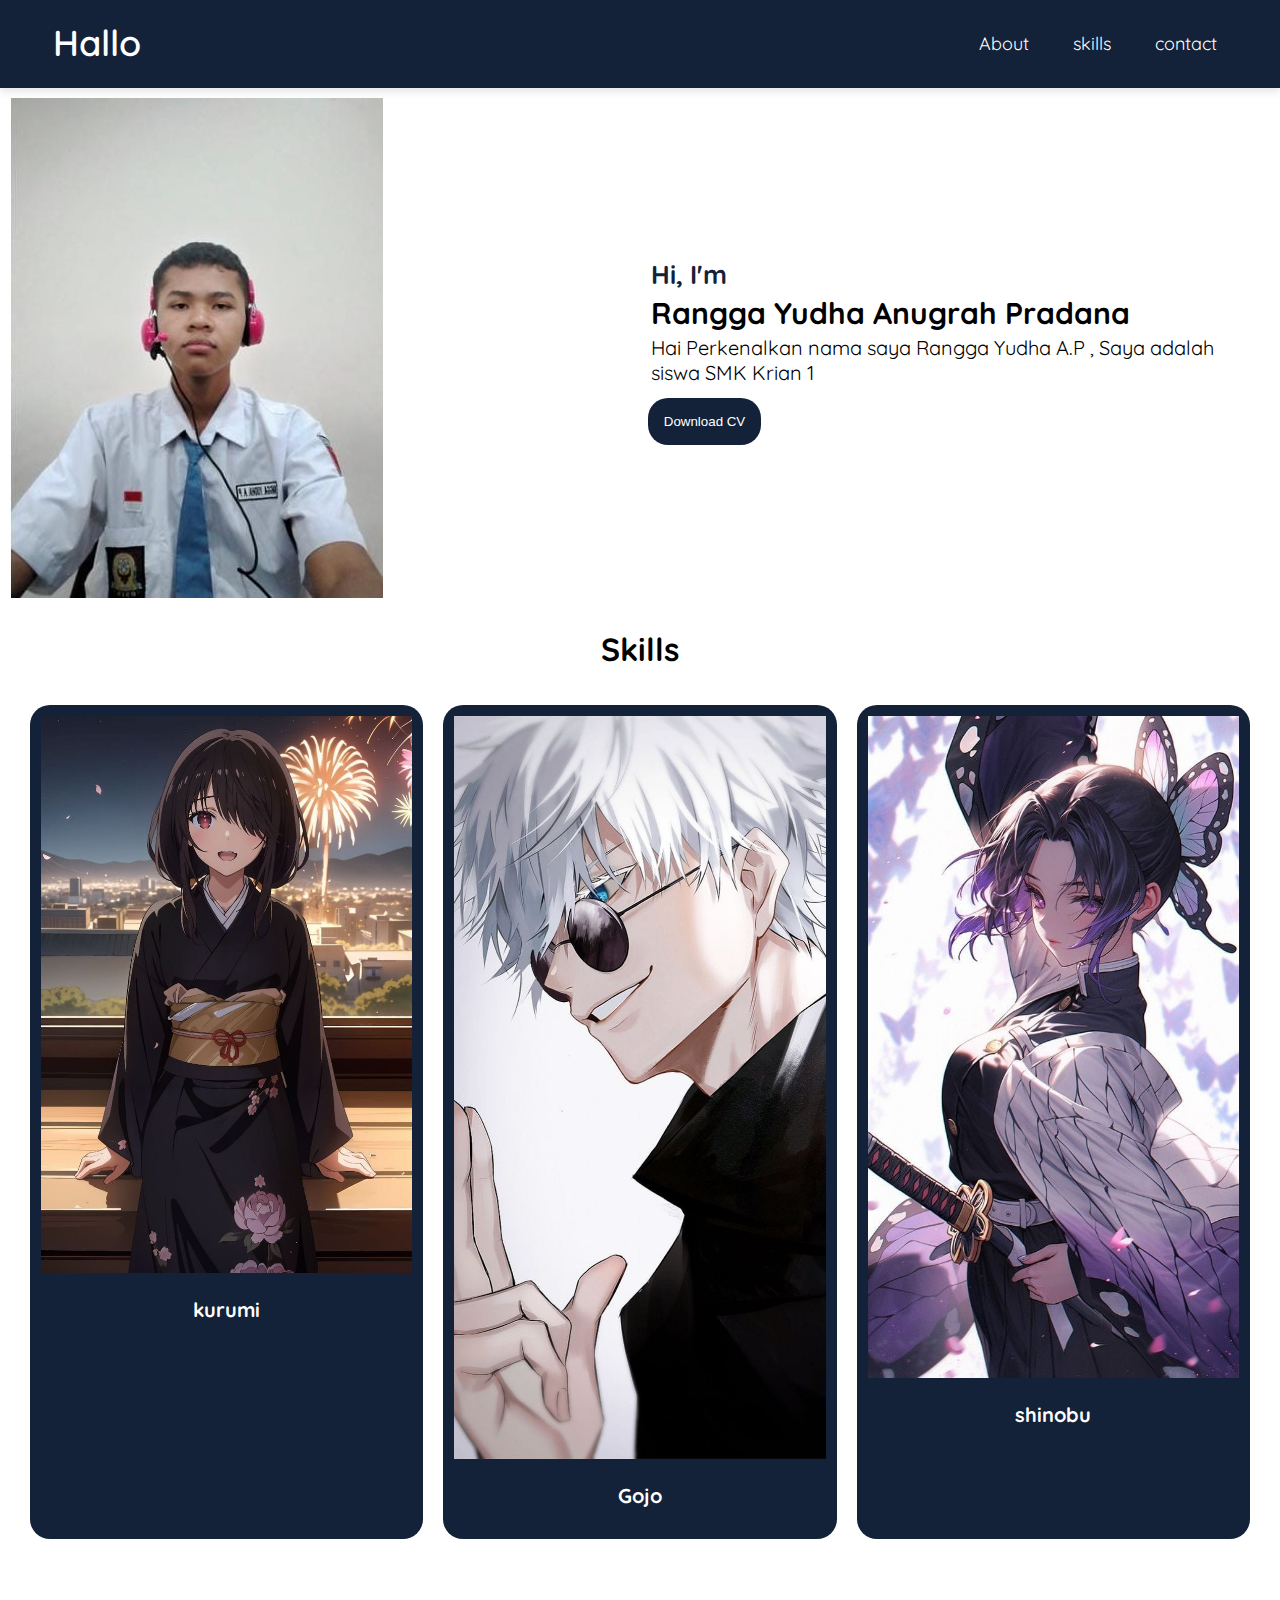
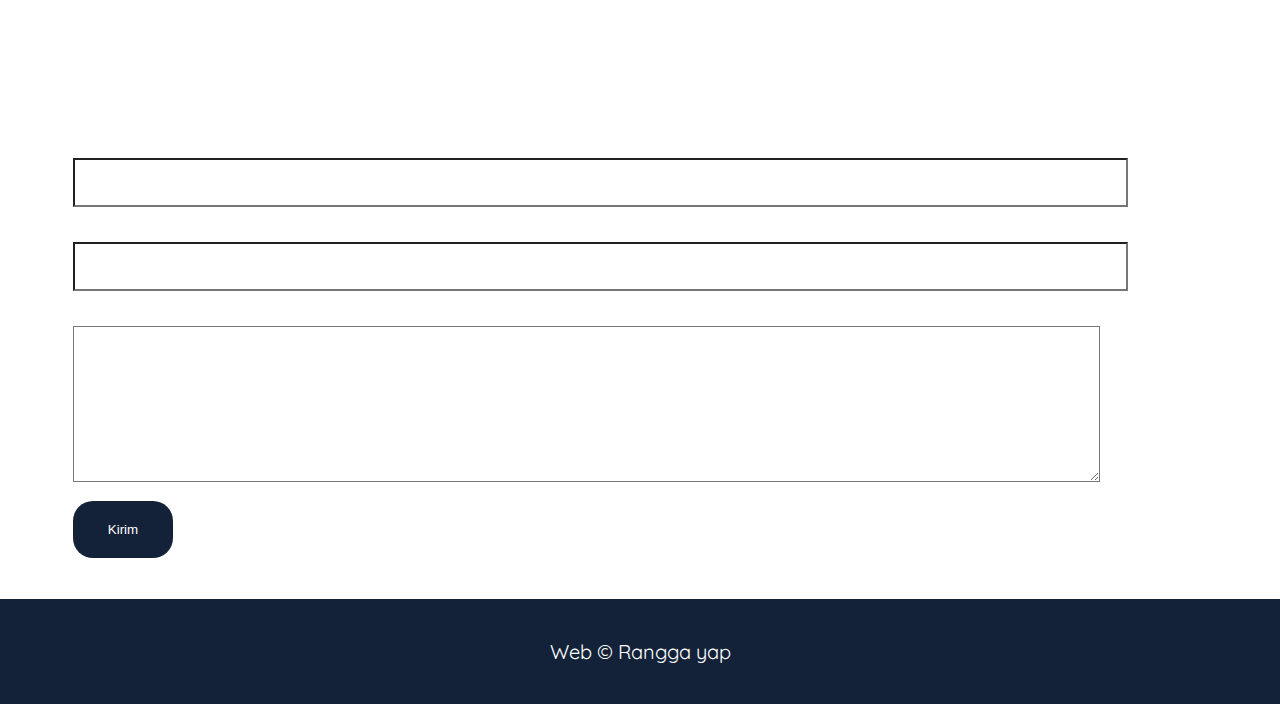
==== index.html @ 0a573f60 "Add files via upload" ====
<!DOCTYPE html>
<html lang="en">
<head>
    <meta charset="UTF-8">
    <meta name="viewport" content="width=device-width, initial-scale=1.0">
    <title>Web Portofolio Rangga</title>
    <link rel="stylesheet" href="style.css">
</head>
<body>
    <header>
        <nav>
            <div class="logo">
                Hallo
            </div>

            <ul>
                <li><a href="about.html">About</a></li>
                <li><a href="#skill">skills</a></li>
                <li><a href="#contact">contact</a></li>
            </ul>

        </nav>
    </header>

    <main>
        <!-- Artikel 1 -->
        <article id="about">
            <div class="image">
                <img src="gw.jpg" alt="gambar coding">
            </div>

            <div class="content1">
                <h3>Hi, I'm  </h3>
                <h2>Rangga Yudha Anugrah Pradana </h2>
                <p>Hai Perkenalkan nama saya Rangga Yudha A.P , Saya adalah siswa SMK Krian 1 
                </p>
                <button id="downloadButton">
                    <a href="SURAT_JADWAL_PENERIMAAN_CALON_ANGGOTA_POLRI_T.A._2023.pdf">Download CV</a>
                </button>
            </div>
        </article>

        <!-- Article 2 -->
        <article id="skill">
            <h2>Skills</h2>
            <!-- Skill 1 -->
            <div class="content2">
            <section class="card">
                <img src="kurumi.jpg" alt="gambar coding" width="20%">

                <h3>kurumi</h3>
            </section>

            <!-- Skill 2 -->
            <section class="card">
                <img src="gojo.jpg" alt="gambar coding" width="20%">

                <h3>Gojo</h3>
            </section>

            <!-- Skill 3 -->
            <section class="card">
                <img src="shinobu.jpg" alt="gambar coding" width="20%">

                <h3>shinobu</h3>
            </section>
            </div>
        </article>

        <form id="contact">
            <fieldset class="video-background">
                <video autoplay loop muted>
                    <source src="animelive.mp4" type="video/mp4">
                </video>
                <h2>Kontak Saya</h2>
                <p>silahkan kirim pesan di bawah ini
                </p>

                <label for="nama">Nama :</label><br>
                <input type="text" id="nama"><br>
                
                <label for="email">email :</label><br>
                <input type="email" id="email"><br>

                <label for="pesan">pesan :</label><br>
                <textarea id="pesan" cols="30" rows="10"></textarea> 
                <br>

                <button>Kirim</button>
            </fieldset>
        </form>
    </main>
    
    <footer>
        <p>Web &copy; Rangga yap</p>
    </footer>
    <script src="script.js"></script>
</body>
</html>
---- style.css ----
@import url('https://fonts.googleapis.com/css2?family=Quicksand:wght@500&family=Roboto:ital,wght@0,300;0,400;1,300;1,400&display=swap');

body {
    font-family: 'Quicksand', sans-serif;
    margin: auto;
    padding: auto;
}

html {
    scroll-behavior: smooth;
}

header {
    display: inline;
}

nav {
    background-color: #132238;
    padding: 3px;
    top: 0;
    box-shadow: 0 4px 8px 0 rgba(0, 0, 0, 0.1);
}

nav:after {
    content: '';
    clear: both;
    display: table;
}

nav .logo {
    float: left;
    color: #fff;
    font-size: 36px;
    font-weight: 600;
    line-height: 70px;
    padding-top: 5px;
    margin-left: 50px;
}

nav ul {
    float: right;
    margin-right: 40px;
    list-style: none;
    position: relative;
}

nav ul li {
    display: inline-block;
    background: #132238;
    margin: 0 5px;
}

nav ul li a {
    color: #fff;
    line-height: 50px;
    text-decoration: none;
    font-size: 18px;
    padding: 8px 15px;
}

nav ul li a:hover {
    background-color: #1C658C;
    color: rgb(255, 255, 255);
    border-radius: 5px;
    box-shadow: 0 0 5px #364e68,
        0 0 10px #132238;
}

main {
    margin: 10px;
}

#about{
    display: flex;
}

article .image{
    width: 60%;
    margin: auto;
}

article .content1 h3{
    color: #132238;
    font-size: 26px;
    margin: 3px;
}

article .content1 h2{
    font-size: 30px;
    margin: 3px;
}

article .content1{
    padding: 20px;
    margin: auto;
}

article .content1 p{
    font-size: 20px;
    margin: 3px;
}

.content1 button{
    background-color: #132238;
    padding: 15px;
    margin-top: 10px;
    border: 1px solid transparent;
    border-radius: 20px;
}

.content1 button a{
    color:#fff;
    text-decoration: none;
}
article #skill{
    margin: 10px;
}

#skill h2{
    text-align: center;
    font-size: 32px;
}

.card{
    background-color: #132238;
    margin: 10px;
    padding: 10px;
    width: 30%;
    border: 1px solid transparent;
    border-radius: 20px;
}

.content2{
    display: flex;
    margin: 10px;
}

.content2 img{
    margin: auto;
    width: 100%;
}

.content2 h3{
    color: #fff;
    font-size: 20px;
    text-align: center;
}

.video-background {
    position: relative;
    overflow: hidden;
    width: 90%;
    height: 100%;
    margin: auto;
}

.video-background video {
    position: absolute;
    top: 0;
    left: 0;
    width: 100%;
    height: 100%;
    object-fit: fill;
    z-index: -1 ;

}
fieldset{
    margin: 20px;
    border: 1px solid transparent;
    border-radius: 20px;
    padding: 30px;
    color: white;
}

fieldset h2{
    font-size: 32px;
    text-align: center;
}

fieldset p{
    font-size: 20px;
    text-align: center;
    margin-top: 20px;
}

fieldset label {
    font-size: 20px;
    margin: 5px 0;
}

input[type="text"], input[type="email"]{
    width: 90%;
    padding: 15px;
    margin: 5px 0;
    color: white;
    background-color: #ffffff19;
}

textarea {
    width: 90%;
    margin: 5px 0;
    color: white;
    background-color: #ffffff19;
}

form button{
    background-color: #132238;
    padding: 20px;
    color: white;
    border: 1px solid transparent;
    border-radius: 20px;
    width: 100px;
    margin-top: 10px;
}

footer{
    background-color: #132238;
    color: white;
    padding: 20px;
    text-align: center;
    font-size: 20px;
}

@media screen and  ( max-width: 768px ) {
    #about {
        width: 90%;
        padding: 0%;
        flex-direction: column;
    }


.article image {
    width: 100%;
    padding: 0;
}

.content2 {
    width: 90%;
    padding: 0;
    flex-direction: column;
}

.content2 .card {
    width: 100%;
    padding: 0;
    margin-right: 20px;
}
}
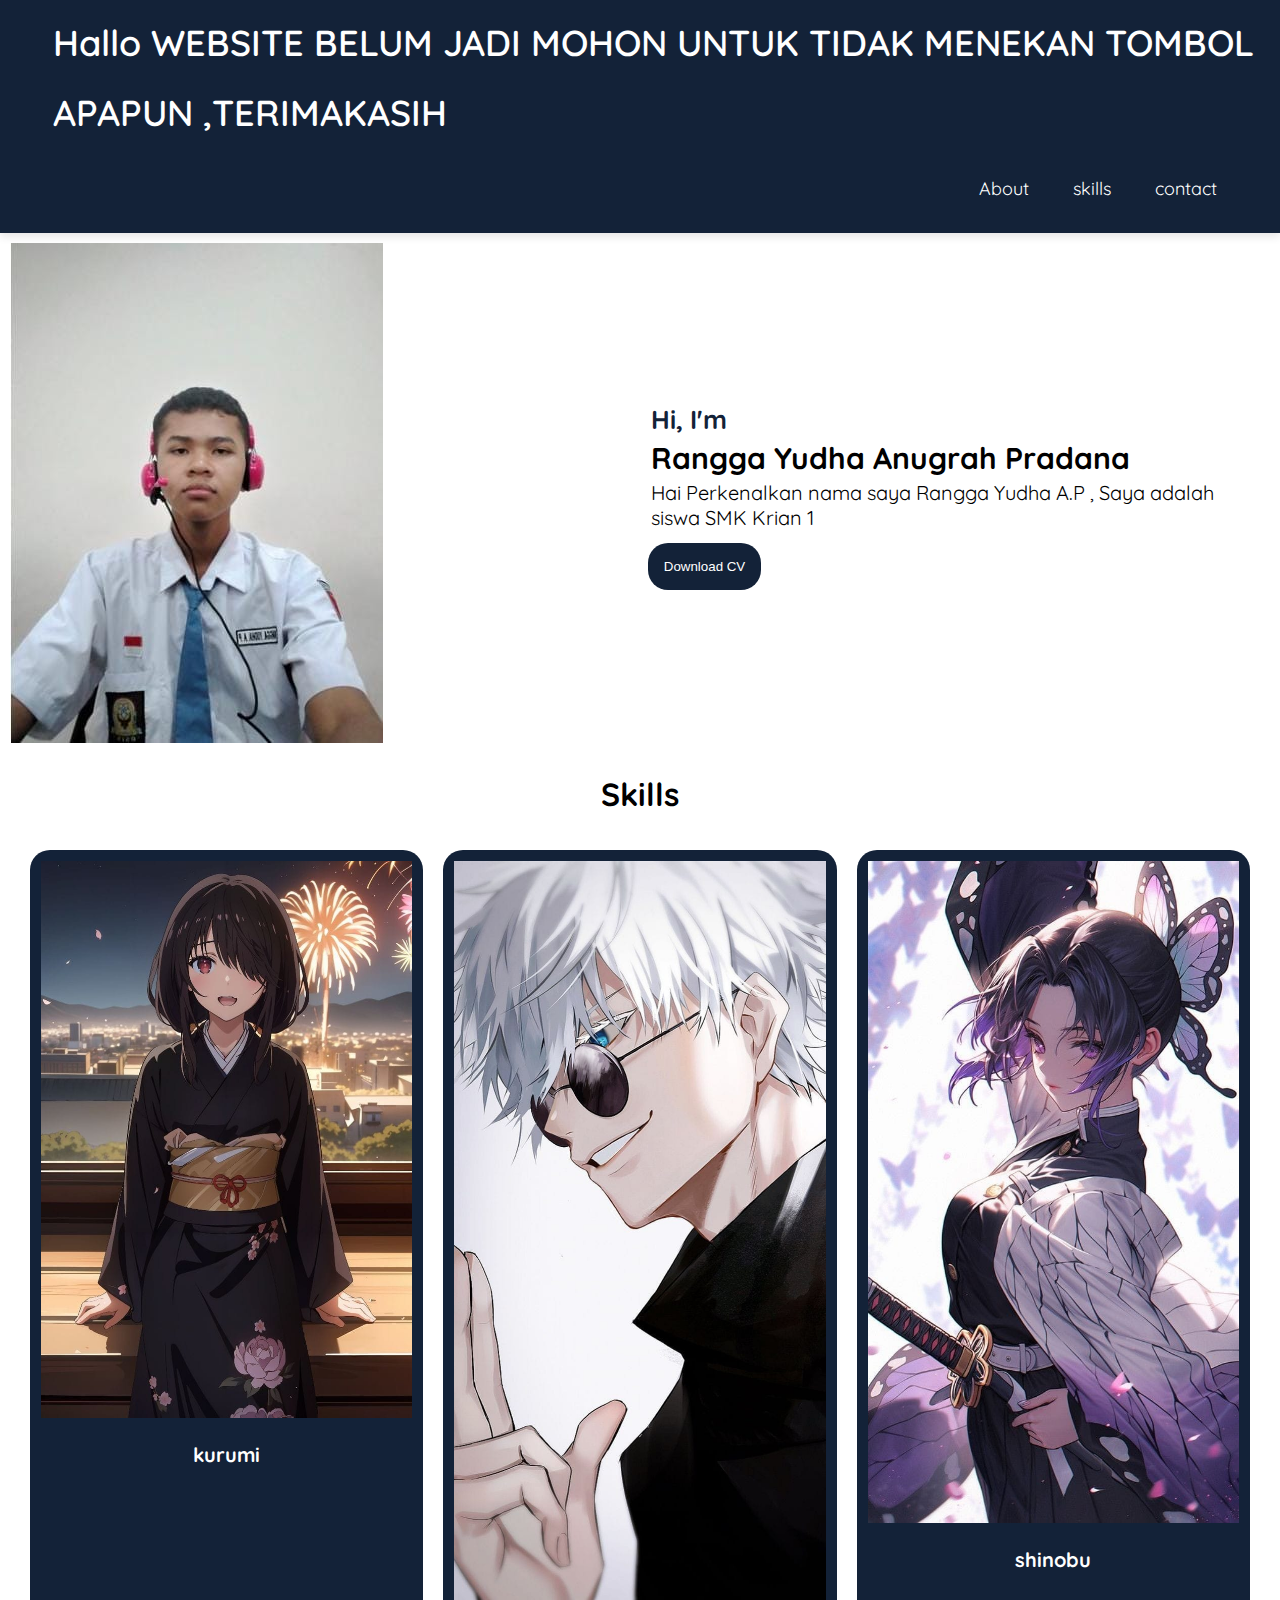
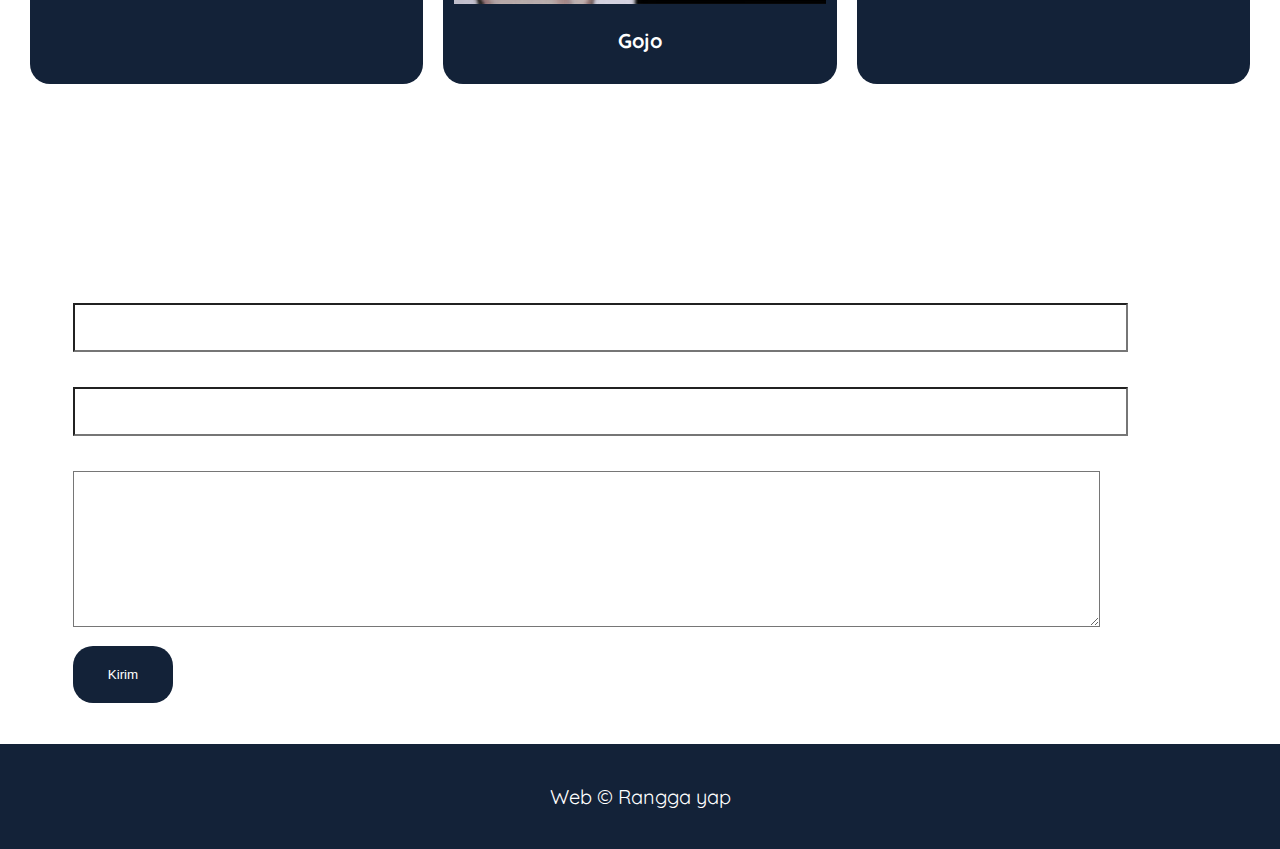
==== commit 945e1653: "Update index.html" ====
--- a/index.html
+++ b/index.html
@@ -10,7 +10,7 @@
     <header>
         <nav>
             <div class="logo">
-                Hallo
+                Hallo WEBSITE BELUM JADI MOHON UNTUK TIDAK MENEKAN TOMBOL APAPUN ,TERIMAKASIH
             </div>
 
             <ul>
@@ -96,4 +96,4 @@
     </footer>
     <script src="script.js"></script>
 </body>
-</html>+</html>
